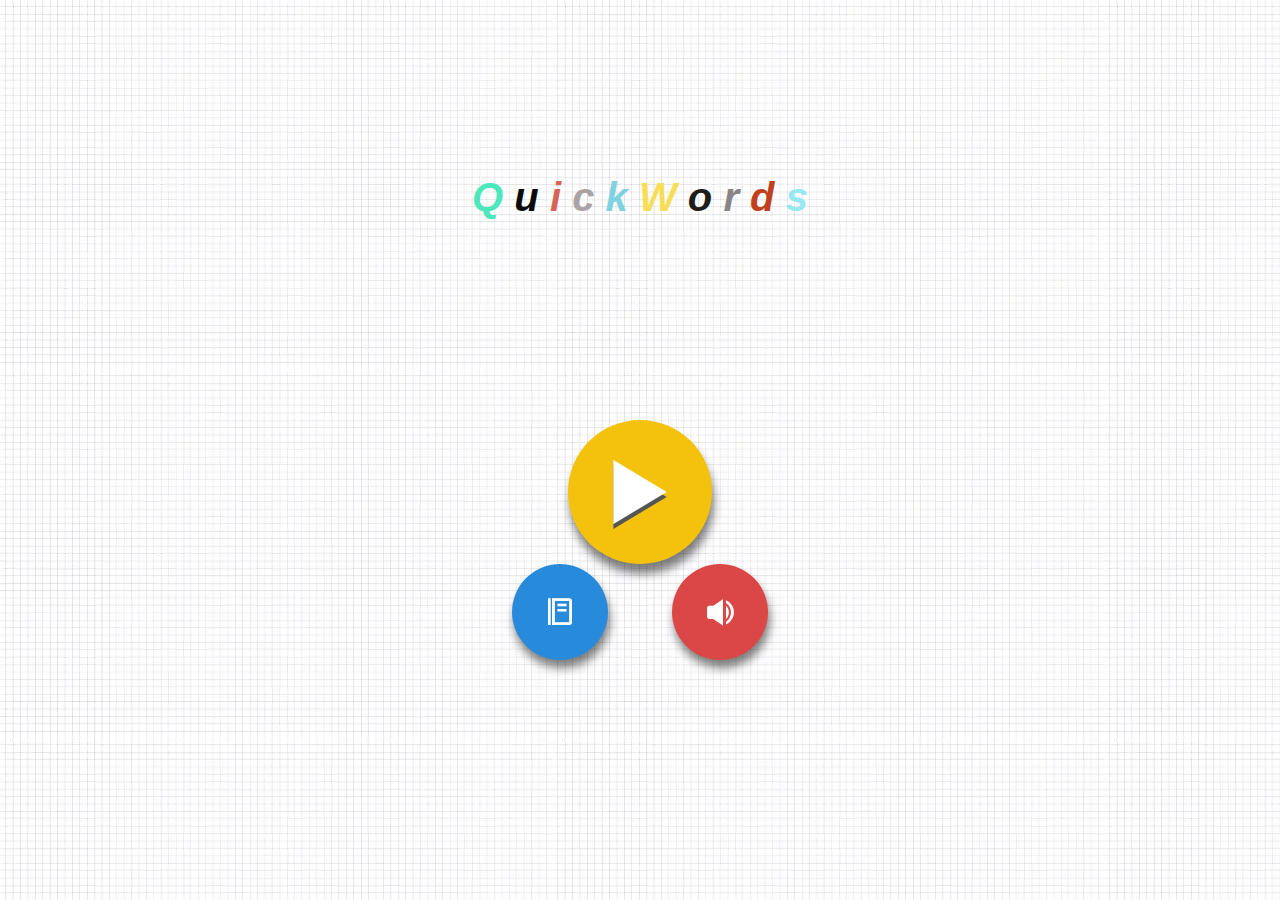
==== index.html @ a0d30083 "proyecto finalizado" ====
<!DOCTYPE html>
<html lang="en">
<head>
    <meta charset="UTF-8">
    <meta name="viewport" content="width=device-width, initial-scale=1.0">
    <title>QuickWords </title>
    <link rel="stylesheet" href="css/styles.css">
    <link rel="stylesheet" href="css/modal.css">
    <link href='https://unpkg.com/boxicons@2.1.4/css/boxicons.min.css' rel='stylesheet'>
    <link rel="stylesheet" href="https://cdn.jsdelivr.net/npm/boxicons@2.1.4/css/boxicons.min.css">
</head>
<body>

    <header>
        <h1>
            <span class="letter color1">Q</span>
            <span class="letter color2">u</span>
            <span class="letter color3">i</span>
            <span class="letter color4">c</span>
            <span class="letter color5">k</span>
            <span class="letter color6">W</span>
            <span class="letter color7">o</span>
            <span class="letter color8">r</span>
            <span class="letter color9">d</span>
            <span class="letter color10">s</span>
        </h1>
    </header>
    <main>
        <div class="buttonContainer">
            <div class="button-play">
                <a href="templates/players.html" class="button yellow" title="Jugar"><i class='bx bx-play' style='color:#ffffff'></i></a>
            </div>
            <div class="buttons-low">
                <a class="button blue menu" title="Menú"><i class='bx bx-food-menu' style='color:#ffffff'></i></a>
                <a class="button red" id="audioButton" title="Musica">
                    <i class='bx bxs-volume-full' id="audioIcon" style='color:#ffffff'></i>
                </a>
            </div>
        </div>
    </main>

    
    <dialog id="menuModal" class="modal">
        <div class="modal-content">
            <button id="closeModalBtn" class="close-modal" title="Cerrar">
                <i class='bx bx-x' style='color:#eb0202'></i>
            </button>
            <h2>Información del Juego</h2>
            <p>
                ¡Bienvenido a QuickWords! Este es un juego de palabras donde debes escribir tantas palabras como puedas
                que comiencen con una letra específica. Gana puntos por cada palabra válida. ¡Diviértete!
            </p>

            <h2>Intrucciones</h2><br><br>

            <h3>Objetivo</h3><br>
            <p>Cada jugador debe ingresar palabras únicas que comiencen con una letra aleatoria en turnos de 1 minuto. <br> Al final del cuarto turno, el jugador con más palabras válidas gana.</p><br><br>
          
            <h3>¿Comó Jugar?</h3><br>
            <p>1. Se elige la cantidad de jugadores</p>
            <p>2. Se genera una letra aleatoria</p>
            <p>3. El jugador tiene 1 minuto para ingresar palabras que inicien con esa letra</p>
            <p>4. Se muestra la lista y cantidad de palabras</p>
            <p>5. El turno para al siguiente jugador con nueva letra.</p>
            <p>6. Al final vamos a ver el ganador.</p>
        </div>
    </dialog>

    <script src="scripts/music.js"></script>
</body>
</html>
---- css/styles.css ----
* {
    margin: 0;
    padding: 0;
    box-sizing: border-box;
    font-family: Arial, sans-serif;
}

body {
    height: 100vh;
    width: 100vw;
    justify-content: center;
    flex-direction: column;
    background: #f7f0e6;
    display: flex;
    align-items: center;
    background-image: url(../assets/img/fondoCuadricila.webp);
}

main {
    display: flex;
    flex-direction: column;
    align-items: center;
    text-align: center;
    justify-content: center;
    width: 100%;
    height: 70%;
}

header {
    width: 100%;
    height: 20%;
    padding: 50px 0px;
}

h1 {
    width: 100%;
    font-size: 2.5rem;
    font-weight: bold;
    color: #555;
    width: 100%;
    padding: 0 0px;
    text-align: center;
    margin-top: 5rem;
    font-style: italic;
}

h1 .color1 {
    color: #4ce7bb;
}

h1 .color2 {
    color: #0a0a0a;
}

h1 .color3 {
    color: #d66356;
}

h1 .color4 {
    color: #aaa3a3;
}

h1 .color5 {
    color: #81d2e0;
}

h1 .color6 {
    color: #f7de56;
}

h1 .color7 {
    color: #1d1d1c;
}

h1 .color8 {
    color: #878586;
}

h1 .color9 {
    color: #c03f1e;
}

h1 .color10 {
    color: #97e8f0;
}

.buttonContainer {
    display: flex;
    flex-direction: column;
    align-items: center;
}

.button-play {
    filter: drop-shadow(2px 10px 5px rgba(0, 0, 0, 0.5));
    transition: transform 0.3s ease, width 0.3s ease, height 0.3s ease;
}

.button-play a {
    width: 9rem;
    height: 9rem;
    border: none;
    border-radius: 50%;
    display: flex;
    justify-content: center;
    align-items: center;
    cursor: pointer;
    font-size: 8rem;
    text-decoration: none;
    text-shadow: 0 5px 0px#555;
}

.button-play:hover {
    transform: scale(0.9);
    filter: drop-shadow(10px black);
}

.button-play-person {
    margin-top: 1rem;
    filter: drop-shadow(1px 5px 2.5px rgba(0, 0, 0, 0.5));
    transition: transform 0.3s ease, width 0.3s ease, height 0.3s ease;
}

.button-play-person a {
    width: 6rem;
    height: 6rem;
    border: none;
    border-radius: 50%;
    display: flex;
    justify-content: center;
    align-items: center;
    cursor: pointer;
    font-size: 5rem;
    text-decoration: none;
    text-shadow: 0 5px 0px#555;
}

.button-play-person:hover {
    transform: scale(0.9);
    filter: drop-shadow(10px black);
}

.buttons-low {
    display: flex;
    filter: drop-shadow(2px 8px 5px rgba(0, 0, 0, 0.5));
    height: 100%;
    width: 100%;
    transition: 0.5s;
    justify-content: center;
    align-items: center;
    transition: transform 0.3s ease;
}

.buttons-low a {
    width: 6rem;
    height: 6rem;
    border: none;
    border-radius: 50%;
    display: flex;
    justify-content: center;
    align-items: center;
    cursor: pointer;
    font-size: 2rem;
}

.button.yellow {
    background: #F4C20D;
}

.buttonsAction{
    width: 40%;
    height: 10rem;
    display: flex;
    justify-content: center;
    align-items: center;
    gap: 6px;
}
.startGame {
    background: #F4C20D;
    border-radius: 10px;
    width:100%;
    height: 100%;
    font-size: 50px;
    
}
#containerPlay{
    display: flex;
    background-color: transparent;
    width: 80px;
    height: 55px;
    margin-bottom: 40px;
    border: none;
}

.button.blue {
    background: rgb(40, 138, 219);
    margin-right: 2rem;

}

.button.red {
    background: rgb(219, 71, 71);
    margin-left: 2rem;
}

.button {
    width: 6rem;
    height: 6rem;
    display: flex;
    justify-content: center;
    align-items: center;
    border-radius: 50%;
    cursor: pointer;
    transition: transform 0.3s ease, width 0.3s ease, height 0.3s ease;
}

.button:hover {
    transform: scale(1.2);
}

.button:active {
    transform: scale(1.4);
}

.button-play:active {
    transform: scale(1);
}

.button-participants>.botonPlayers {
    width: 80px;
    height: 80px;
    border-radius: 15px;
    display: flex;
    align-items: center;
    justify-content: center;
    border: none;
    cursor: pointer;
    font-size: 24px;
}
/*         participantes           */

.container-participants {
    display: grid;
    grid-template-columns: repeat(2, 80px);
    gap: 20px;
    width: 100%;
    height: 60%;
    justify-content: center;
}

.button-participants {
    width: 80px;
    height: 80px;
    border-radius: 15px;
    display: flex;
    align-items: center;
    justify-content: center;
    border: none;
    cursor: pointer;
    font-size: 24px;
    text-decoration: none;
}

.conteiner-back {
    width: 100%;
    display: flex;
    align-items: center;
    justify-content: center;
}

.button-blue {
    background-color: #359fe5;
}

.button-yellow {
    background-color: #f4c20d;
}

.button-green {
    background-color: #4caf50;
    ;
    display: flex;
    flex-direction: column;
    justify-content: center;
    align-items: center;
    gap: 5px;
    padding: 10px;
    position: relative;
    top: -14%;
    left: 62%;
}

.button-red {
    background-color: #e53935;
    ;
    width: 50px;
    height: 50px;
    border-radius: 10px;
    position: relative;
    top: 100px;
    right: 3rem;
}
.button-red1 {
    background-color: #e53935;
    ;
    width: 50px;
    height: 50px;
    border-radius: 10px;
    /* position: relative;
    top: 100px;
    right: 0rem; */
}

.player {
    display: flex;
    justify-content: center;
    gap: 5px;
}
/*       inputs    */

input {
    width: 100%;
    max-width: 300px;
    padding: 10px;
    font-size: 16px;
    border: 1px solid #ccc;
    border-radius: 5px;
    outline: none;
    background-color: #e9ddcc;
}
/* Cambia el borde al enfocar */

input:focus {
    border-color: #555;
}
/* Contenedor de los inputs */

#inputs-container {
    display: flex;
    flex-direction: column;
}
/*      Game css    */

.player-name {
    font-size: 15px;
    border-radius: 5%;
    background-color: black;
    color: white;
    height: 30px;
    padding: 0 15px;
    width: 70%;
    line-height: 30px;
}

.letter-display {
    font-size: 150px;
    font-weight: bold;
    color: #1abc9c;
}

.score-time {
    font-size: 40px;
    font-weight: bold;
    display: flex;
    flex-direction: column;
    align-items: flex-end;
    position: absolute;
    top: 50%;
    right: 10%;
    transform: translateY(-50%);
}

.word-input {
    width: 100%;
    padding: 10px;
    font-size: 18px;
    border: 2px solid #ccc;
    border-radius: 8px;
    text-align: center;
    outline: none;
}

.word-input:focus {
    border-color: #1abc9c;
}

/* Animación para ocultar el modal y mostrar el siguiente jugador */

#mainModal {
display: none; /* Oculto por defecto */
position: fixed;
top: 0;
left: 0;
width: 100%;
height: 100%;
background-color: rgba(231, 224, 224, 0.6); /* Fondo oscuro semi-transparente */
justify-content: center;
align-items: center;
z-index: 1000; /* Asegura que el modal esté por encima de todo */
border: none; /* Elimina el borde por defecto del <dialog> */
}

/* Mostrar el modal cuando está abierto */
#mainModal[open] {
display: flex;
}

/* Contenido del modal */
.modal-content {
background-color: #ffffff;
padding: 2rem;
border-radius: 12px;
box-shadow: 0 4px 20px rgba(0, 0, 0, 0.2);
max-width: 400px;
width: 90%;
text-align: center;
position: relative;
}

/* Título del modal */
.modal-content h2 {
font-size: 1.75rem;
margin-bottom: 1rem;
color: #333;
font-weight: 600;
}

/* Texto dentro del modal */
.modal-content p {
font-size: 1rem;
color: #555;
margin-bottom: 1.5rem;
line-height: 1.5;
}

/* Span para el nombre del jugador y los puntos */
.modal-content .player-name,
.modal-content .num-points {
font-weight: bold;
background-color: transparent;
font-size: 20px;
font-style: italic;
color: #ca1717; /* Verde para resaltar */
}

/* Botones del modal */
.modal-content button {
padding: 0.75rem 1.0rem;
border: none;
border-radius: 8px;
font-size: 1rem;
cursor: pointer;
transition: background-color 0.3s ease, transform 0.2s ease;
margin: 0.5rem;
font-weight: 500;

}

/* Botón "Siguiente Jugador" */
#nextPlayerBtn {
background-color: #4ce7bb;
color: rgb(255, 255, 255);
border: none;
}

#nextPlayerBtn:hover {
background-color: #4ce7bb; /* Verde más oscuro al pasar el mouse */
transform: scale(1.05); /* Efecto de escala al hover */
border: none;
}

/* Botón "Ver Clasificación" */
#viewClasificationBtn {
background-color: #1c51e0; /* Azul */
color: white;
}

#viewClasificationBtn:hover {
background-color: #1e88e5; /* Azul más oscuro al pasar el mouse */
transform: scale(1.05); /* Efecto de escala al hover */
}

/* Efecto al hacer clic en los botones */
.modal-content button:active {
transform: scale(0.95); /* Efecto de escala al hacer clic */
}

/* clasificacion */

.containerClasifc {
    padding: 20px;
    border-radius: 10px;
    text-align: center;
    width: 80%;
    max-width: 600px;
}

.h1Clasifc {
    color: #333;
}

.tableClasifc {
    width: 100%;
    border-collapse: collapse;
    margin-top: 100px;
}

th, td {
    padding: 10px;
    border: 1px solid #ddd;
    text-align: center;
}

th {
    background-color: #467db8;
    color: white;
}

tr:nth-child(even) {
    background-color: #f9f9f9;
}

.buttonClasifc {
    margin-top: 20px;
    padding: 10px 20px;
    border: none;
    background: #007BFF;
    color: white;
    font-size: 16px;
    border-radius: 5px;
    cursor: pointer;
}

.buttonClasifc:hover {
    background: #0056b3;
}
---- css/modal.css ----
/* Estilos para el modal */
.modal {
    position: fixed;
    top: 50%;
    left: 50%;
    transform: translate(-50%, -50%);
    background-color: white;
    padding: 20px;
    border-radius: 15px; /* Bordes redondeados */
    box-shadow: 0 5px 25px rgba(0, 0, 0, 0.2); /* Sombra suave */
    z-index: 1000;
    display: none;
    width: 90%;
    max-width: 500px;
    border: none; /* Eliminar el borde sólido */
}

.modal[open] {
    display: block;
}

.modal-content {
    position: relative;
    text-align: center;
}

.modal-content h2 {
    margin-bottom: 15px;
    font-size: 1.5em;
    color: #333;
}

.modal-content h3 {
    margin-top: 20px;
    font-size: 1.2em;
    color: #555;
}

.modal-content p {
    font-size: 1em;
    color: #555;
    line-height: 1.5;
    margin: 10px 0;
}

.close-modal {
    position: absolute;
    top: 10px;
    right: 10px;
    background: none;
    border: none;
    cursor: pointer;
    font-size: 1.5em;
}

.close-modal i {
    color: #000;
}

.close-modal:hover i {
    color: #ff0000; /* Cambiar color al pasar el mouse */
}

/* Fondo oscuro detrás del modal */
.modal::backdrop {
    background-color: rgba(0, 0, 0, 0.5); /* Fondo semitransparente */
}
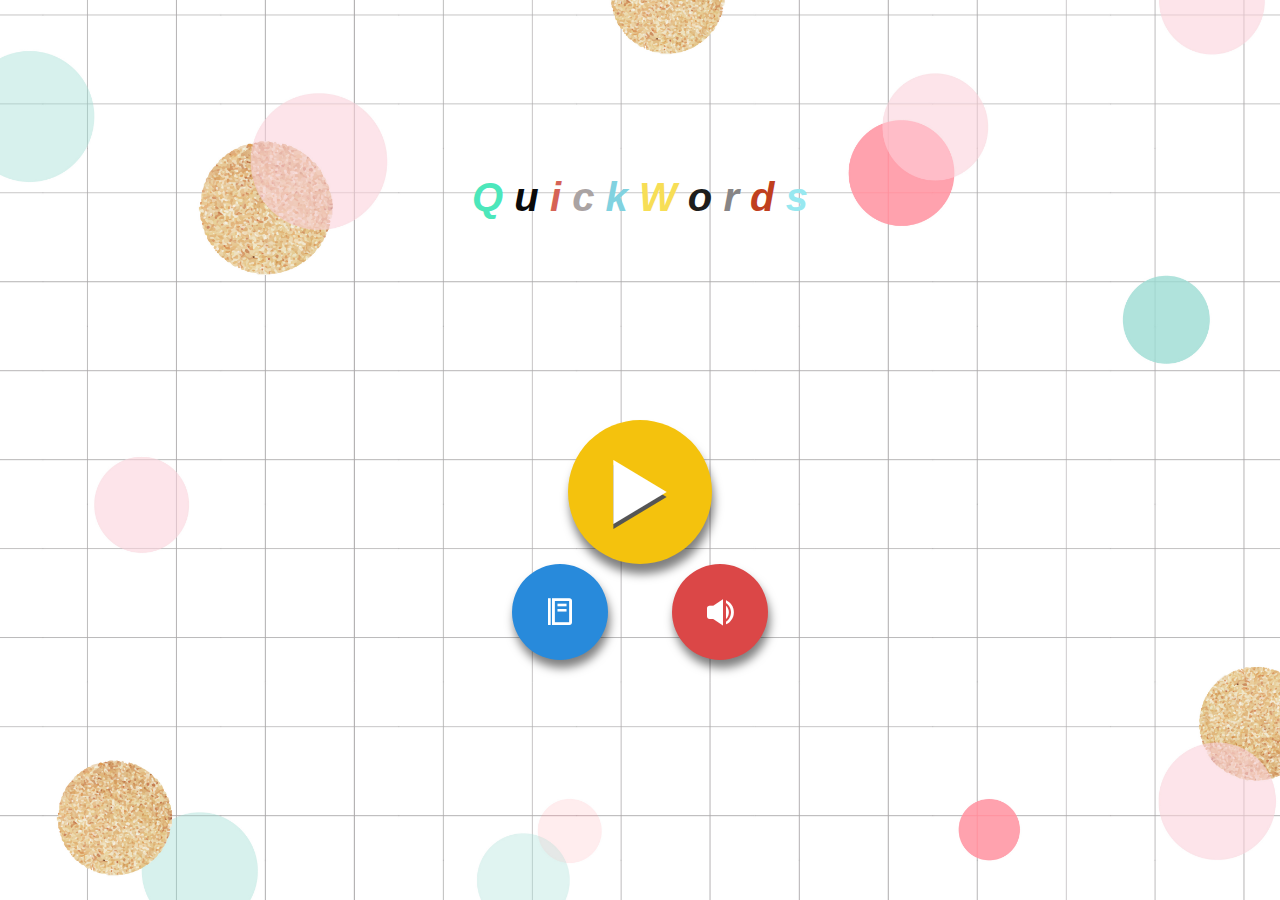
==== commit d1b6a054: "cambios en el proyecto" ====
--- a/index.html
+++ b/index.html
@@ -40,18 +40,17 @@
     </main>
 
     
-    <dialog id="menuModal" class="modal">
-        <div class="modal-content">
-            <button id="closeModalBtn" class="close-modal" title="Cerrar">
-                <i class='bx bx-x' style='color:#eb0202'></i>
+    <dialog id="menuModal" class="modal1">
+        <div class="modal-content1">
+            <button id="closeModalBtn" class="close-modal1" title="Cerrar">
+                <i class='bx bx-x' style='color:#ca1111'></i>
             </button>
             <h2>Información del Juego</h2>
             <p>
-                ¡Bienvenido a QuickWords! Este es un juego de palabras donde debes escribir tantas palabras como puedas
+                ¡Bienvenido a QuiÑckWords! Este es un juego de palabras donde debes escribir tantas palabras como puedas
                 que comiencen con una letra específica. Gana puntos por cada palabra válida. ¡Diviértete!
             </p>
 
-            <h2>Intrucciones</h2><br><br>
 
             <h3>Objetivo</h3><br>
             <p>Cada jugador debe ingresar palabras únicas que comiencen con una letra aleatoria en turnos de 1 minuto. <br> Al final del cuarto turno, el jugador con más palabras válidas gana.</p><br><br>
--- a/css/styles.css
+++ b/css/styles.css
@@ -13,7 +13,8 @@
     background: #f7f0e6;
     display: flex;
     align-items: center;
-    background-image: url(../assets/img/fondoCuadricila.webp);
+    background-image: url(../assets/img/fondo1.jpg);
+    background-size: cover;
 }
 
 main {
@@ -532,4 +533,52 @@
 
 .buttonClasifc:hover {
     background: #0056b3;
+}
+
+
+/*  alertas */
+
+#custom-alert-container {
+    position: fixed;
+    top: 20px;
+    right: 20px;
+    z-index: 1000;
+}
+
+.custom-alert {
+    padding: 15px;
+    margin-bottom: 10px;
+    border-radius: 5px;
+    color: white;
+    font-family: Arial, sans-serif;
+    font-size: 14px;
+    box-shadow: 0 2px 10px rgba(0, 0, 0, 0.1);
+    display: flex;
+    align-items: center;
+    justify-content: space-between;
+}
+
+.custom-alert button {
+    background: none;
+    border: none;
+    color: white;
+    cursor: pointer;
+    font-size: 16px;
+}
+
+/* Colores para las alertas */
+.custom-alert.info {
+    background-color: #359fe5;
+}
+
+.custom-alert.warning {
+    background-color: #f4c20d;
+}
+
+.custom-alert.success {
+    background-color: #4caf50;
+}
+
+.custom-alert.error {
+    background-color: #e53935;
 }--- a/css/modal.css
+++ b/css/modal.css
@@ -1,4 +1,3 @@
-/* Estilos para el modal */
 .modal {
     position: fixed;
     top: 50%;
@@ -64,4 +63,77 @@
 /* Fondo oscuro detrás del modal */
 .modal::backdrop {
     background-color: rgba(0, 0, 0, 0.5); /* Fondo semitransparente */
+}
+
+
+/* segundo modal  */
+
+.modal1 {
+    position: fixed;
+    top: 50%;
+    left: 50%;
+    background-color: transparent;
+    transform: translate(-50%, -50%);
+    background-color: white;
+    padding: 20px;
+    border-radius: 15px; 
+    z-index: 1000;
+    display: none;
+    width: 90%;
+    max-width: 500px;
+    border: none; 
+    scrollbar-width: none;
+}
+
+.modal1[open] {
+    display: block;
+}
+
+.modal-content1 {
+    position: relative;
+    text-align: center;
+}
+
+.modal-content1 h2 {
+    margin-bottom: 15px;
+    font-size: 1.5em;
+    color: #359fe5;
+}
+
+.modal-content1 h3 {
+    margin-top: 20px;
+    font-size: 1.2em;
+    color: #359fe5;
+}
+
+.modal-content1 p {
+    font-size: 1em;
+    color: #555;
+    line-height: 1.5;
+    margin: 5px 0;
+}
+
+.close-modal1 {
+    position: absolute;
+    top: -10px;
+    right: -10px;
+    background: none;
+    cursor: pointer;
+    border: none;
+    
+}
+
+.close-modal1 i {
+    color: #ff0000;
+    font-size: 2rem;
+    border: none;
+}
+
+.close-modal1:hover i {
+    color: #ff0000; /* Cambiar color al pasar el mouse */
+}
+
+/* Fondo oscuro detrás del modal */
+.modal1::backdrop {
+    background-color: rgba(0, 0, 0, 0.5); /* Fondo semitransparente */
 }